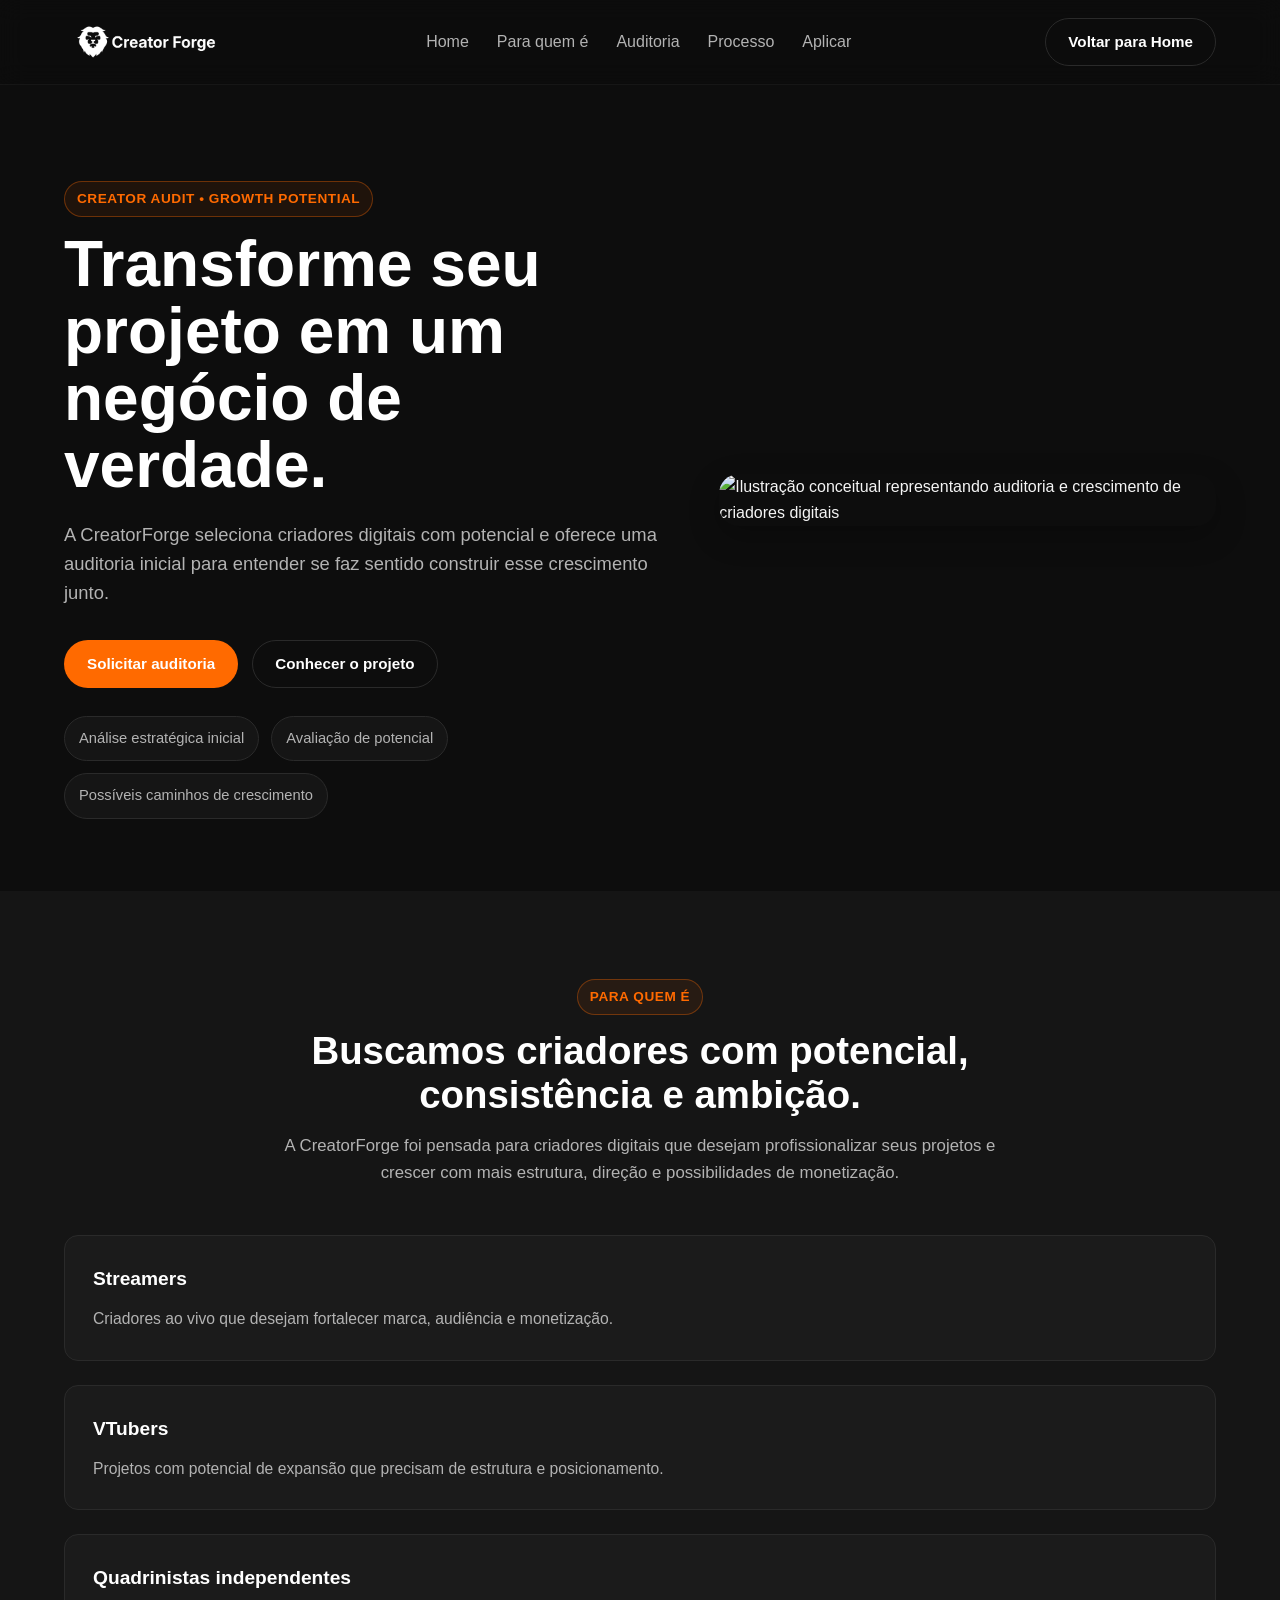
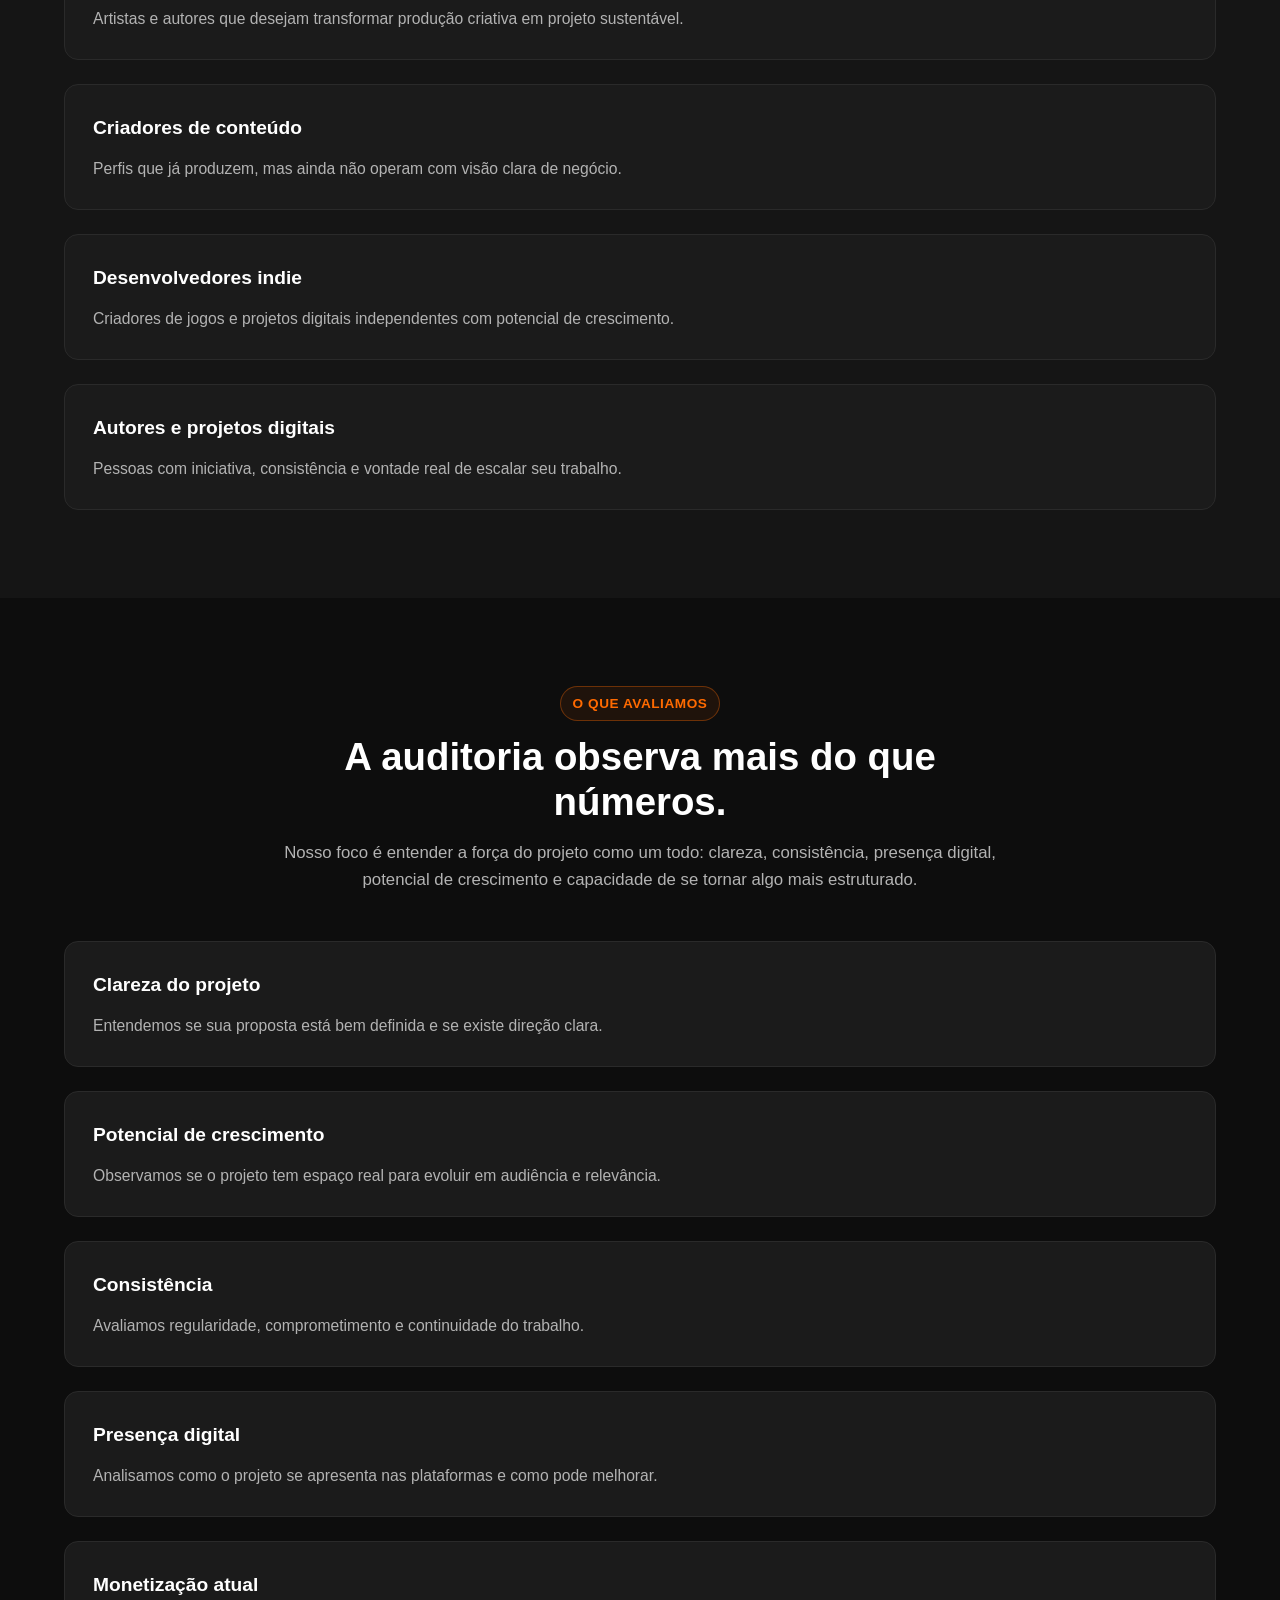
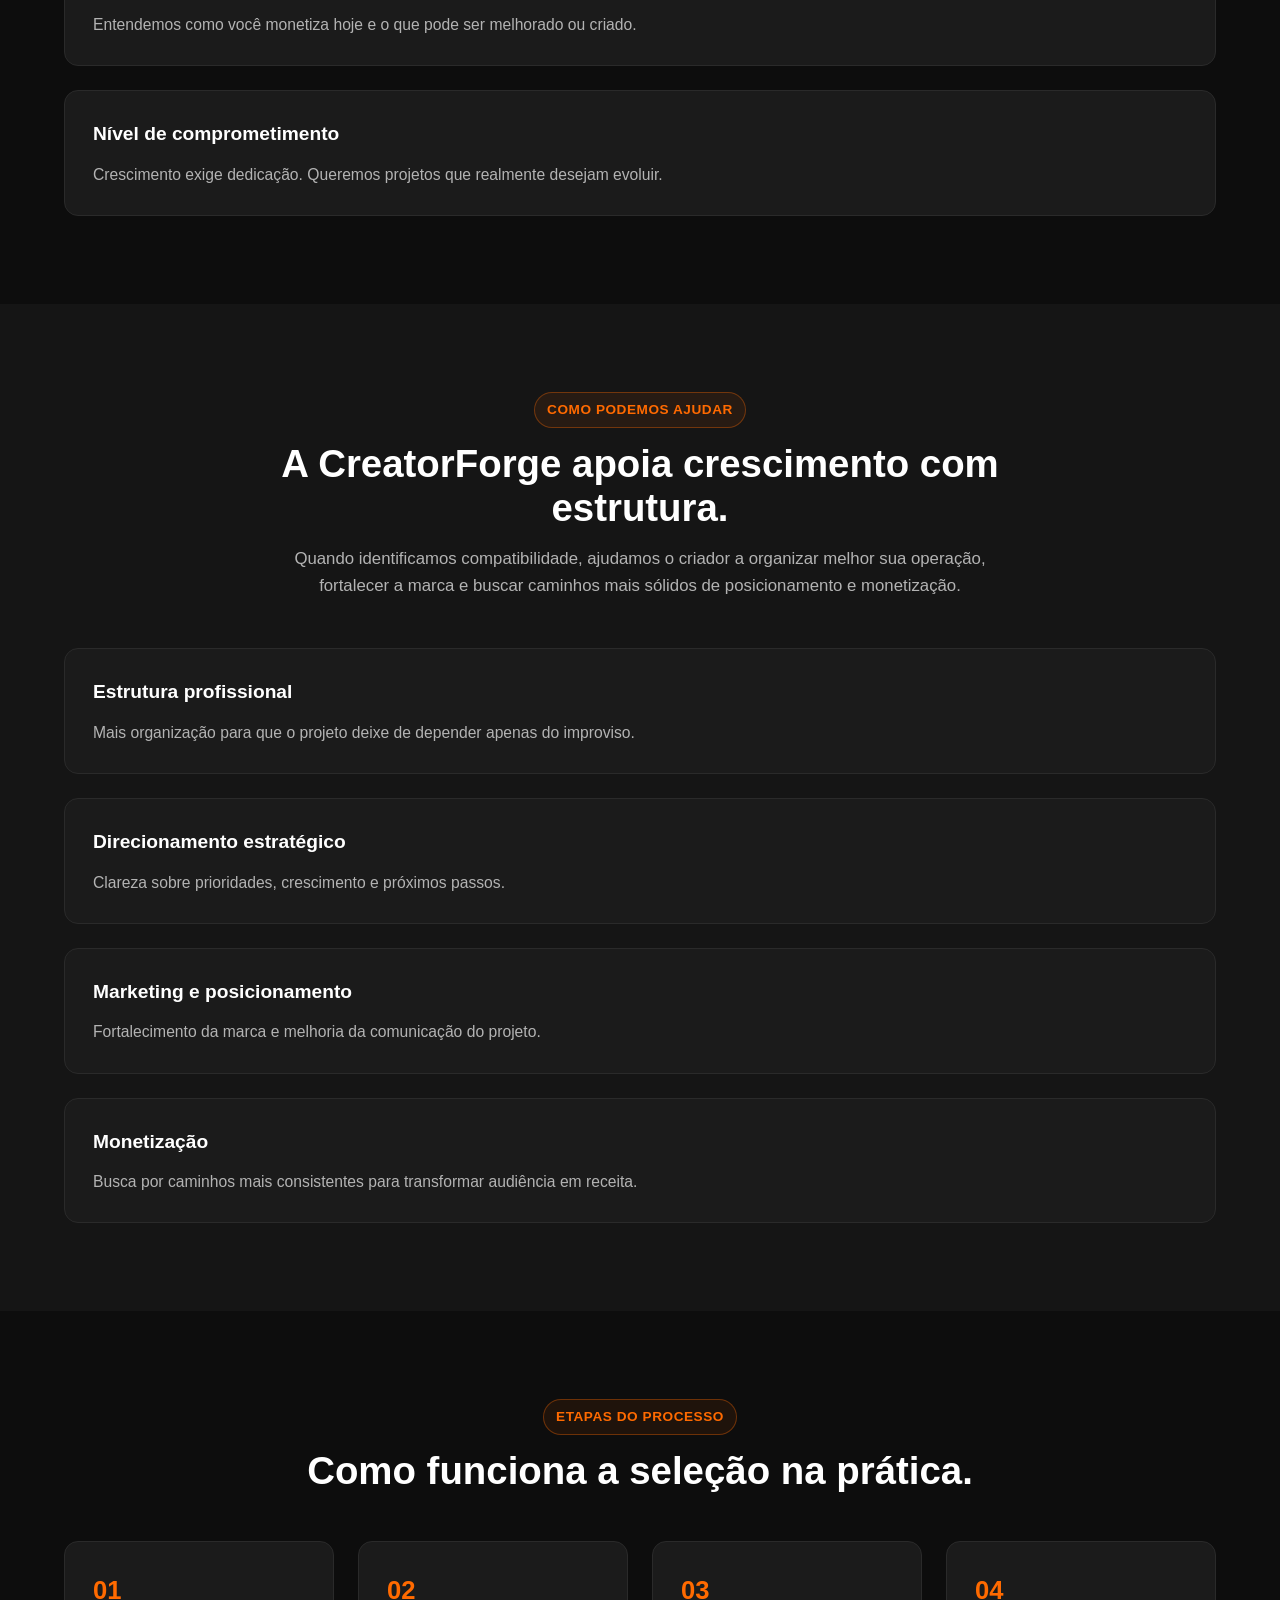
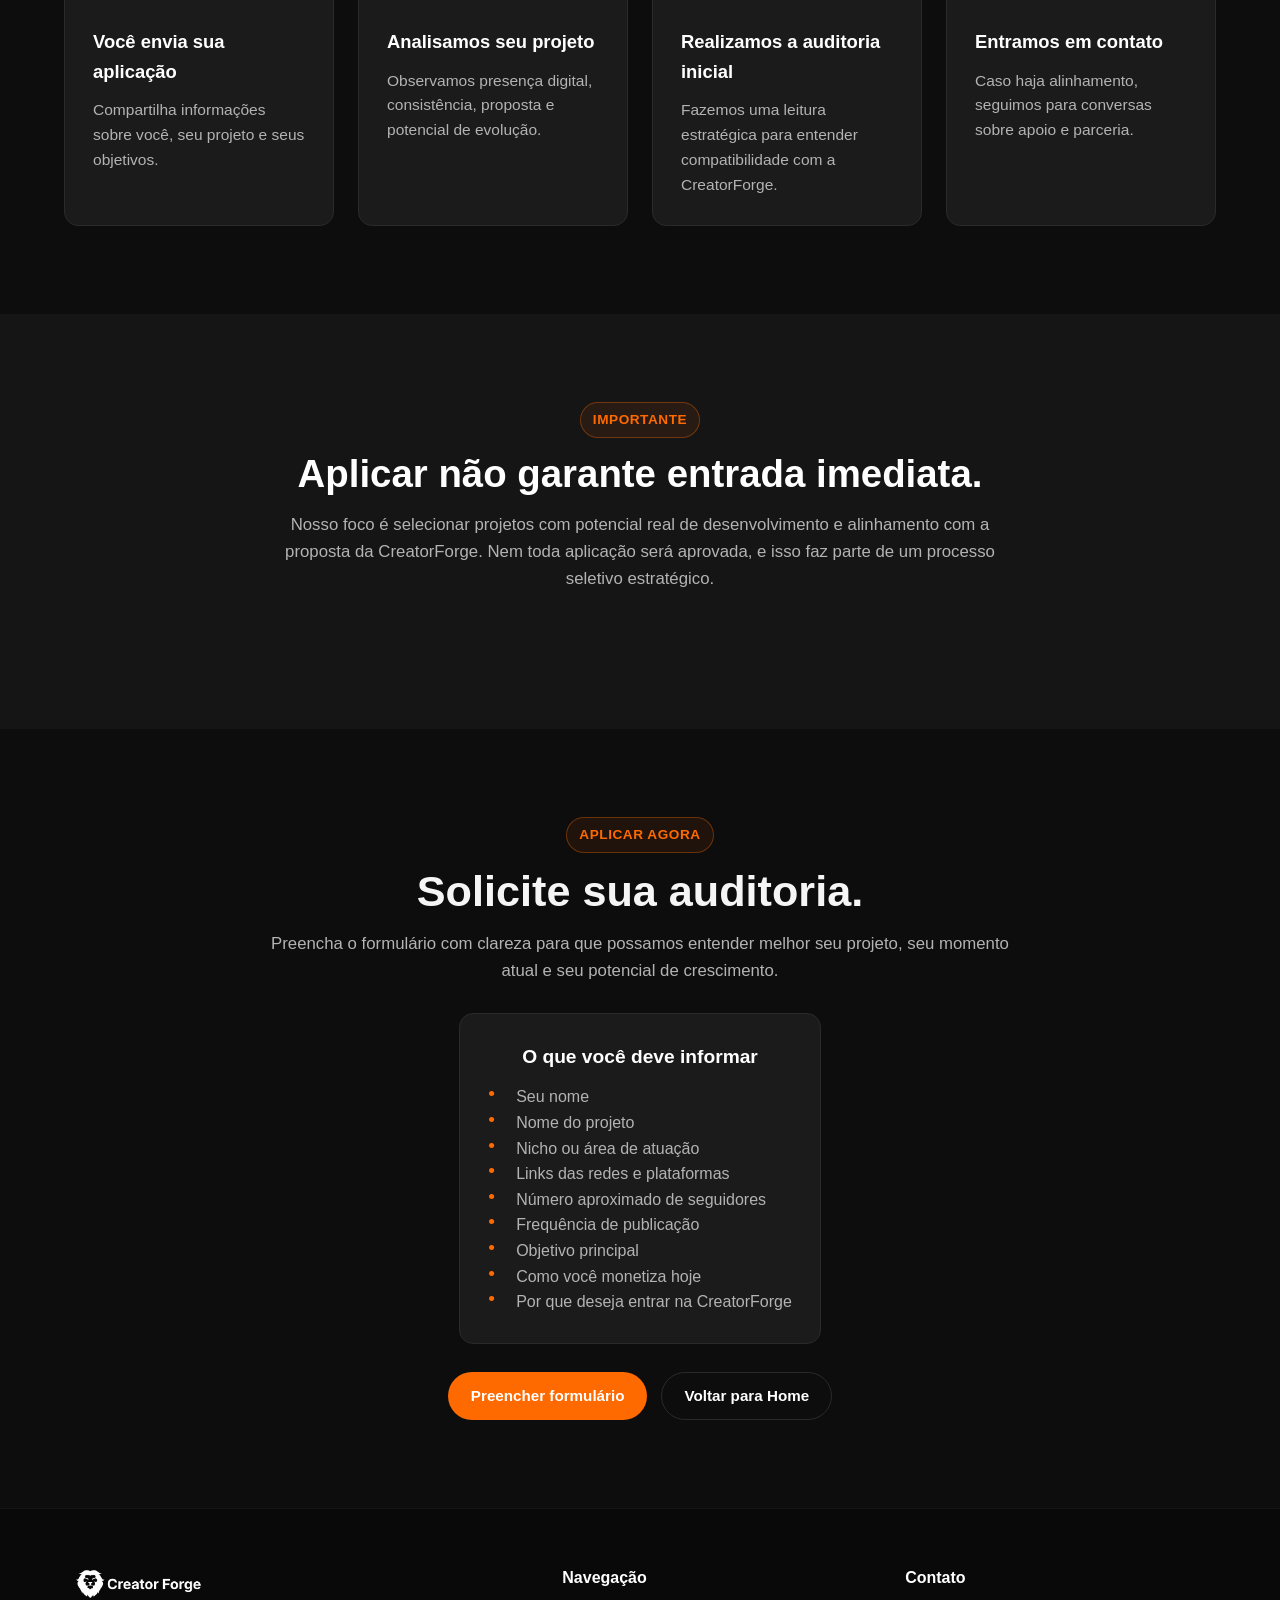
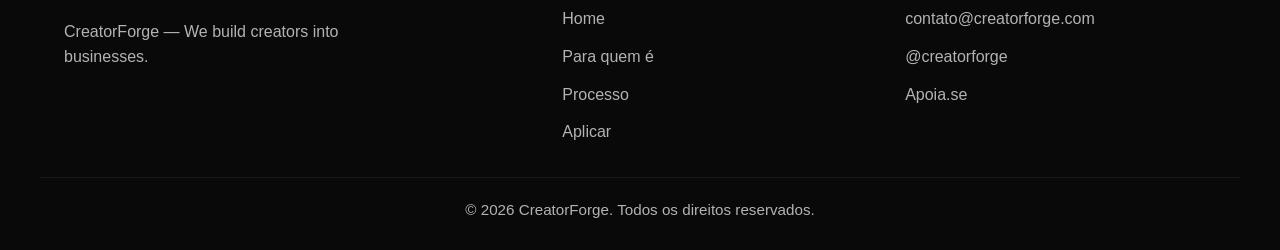
==== apply.html @ a19717b4 "feat: estrutura inicial do site CreatorForge + responsividade + menu mobile" ====
<!DOCTYPE html>
<html lang="pt-BR">
<head>
  <meta charset="UTF-8" />
  <meta name="viewport" content="width=device-width, initial-scale=1.0" />
  <meta
    name="description"
    content="Solicite uma auditoria na CreatorForge e descubra se seu projeto digital tem potencial para crescer com estrutura, estratégia e monetização."
  />
  <meta
    name="keywords"
    content="CreatorForge, auditoria para criadores, creator economy, criadores digitais, monetização, crescimento digital"
  />
  <meta name="author" content="CreatorForge" />

  <title>CreatorForge | Solicitar Auditoria</title>

  <link rel="icon" href="assets/images/icons/favicon.png" type="image/png" />
  <link rel="stylesheet" href="assets/css/style.css" />
  <link rel="stylesheet" href="assets/css/responsive.css" />
</head>
<body>
  <header class="site-header" id="top">
    <div class="container header-container">
      <a href="index.html" class="logo-link" aria-label="Voltar para a página inicial da CreatorForge">
        <img
          src="assets/images/logo/creatorforge-logo-horizontal.png"
          alt="Logo da CreatorForge"
          class="logo"
        />
      </a>

      <button class="menu-toggle" aria-label="Abrir menu">
      ☰
    </button>

      <nav class="main-nav" aria-label="Navegação principal">
        <ul class="nav-list">
          <li><a href="index.html">Home</a></li>
          <li><a href="#for-who">Para quem é</a></li>
          <li><a href="#evaluation">Auditoria</a></li>
          <li><a href="#process">Processo</a></li>
          <li><a href="#apply-form">Aplicar</a></li>
        </ul>
      </nav>

      <div class="header-actions">
        <a href="index.html" class="btn btn-secondary">Voltar para Home</a>
      </div>
    </div>
  </header>

  <main>
    <section class="hero-section apply-hero-section" id="hero">
      <div class="container hero-container">
        <div class="hero-content">
          <span class="section-tag">Creator audit • Growth potential</span>

          <h1>Transforme seu projeto em um negócio de verdade.</h1>

          <p class="hero-text">
            A CreatorForge seleciona criadores digitais com potencial e oferece
            uma auditoria inicial para entender se faz sentido construir esse
            crescimento junto.
          </p>

          <div class="hero-buttons">
            <a href="#apply-form" class="btn btn-primary">Solicitar auditoria</a>
            <a href="index.html" class="btn btn-secondary">Conhecer o projeto</a>
          </div>

          <ul class="hero-highlights">
            <li>Análise estratégica inicial</li>
            <li>Avaliação de potencial</li>
            <li>Possíveis caminhos de crescimento</li>
          </ul>
        </div>

        <div class="hero-visual">
          <img
            src="assets/images/sections/creator-audit-illustration.png"
            alt="Ilustração conceitual representando auditoria e crescimento de criadores digitais"
          />
        </div>
      </div>
    </section>

    <section class="for-who-section" id="for-who">
      <div class="container">
        <div class="section-heading">
          <span class="section-tag">Para quem é</span>
          <h2>Buscamos criadores com potencial, consistência e ambição.</h2>
          <p>
            A CreatorForge foi pensada para criadores digitais que desejam
            profissionalizar seus projetos e crescer com mais estrutura,
            direção e possibilidades de monetização.
          </p>
        </div>

        <div class="cards-grid">
          <article class="info-card">
            <h3>Streamers</h3>
            <p>
              Criadores ao vivo que desejam fortalecer marca, audiência e monetização.
            </p>
          </article>

          <article class="info-card">
            <h3>VTubers</h3>
            <p>
              Projetos com potencial de expansão que precisam de estrutura e posicionamento.
            </p>
          </article>

          <article class="info-card">
            <h3>Quadrinistas independentes</h3>
            <p>
              Artistas e autores que desejam transformar produção criativa em projeto sustentável.
            </p>
          </article>

          <article class="info-card">
            <h3>Criadores de conteúdo</h3>
            <p>
              Perfis que já produzem, mas ainda não operam com visão clara de negócio.
            </p>
          </article>

          <article class="info-card">
            <h3>Desenvolvedores indie</h3>
            <p>
              Criadores de jogos e projetos digitais independentes com potencial de crescimento.
            </p>
          </article>

          <article class="info-card">
            <h3>Autores e projetos digitais</h3>
            <p>
              Pessoas com iniciativa, consistência e vontade real de escalar seu trabalho.
            </p>
          </article>
        </div>
      </div>
    </section>

    <section class="evaluation-section" id="evaluation">
      <div class="container">
        <div class="section-heading">
          <span class="section-tag">O que avaliamos</span>
          <h2>A auditoria observa mais do que números.</h2>
          <p>
            Nosso foco é entender a força do projeto como um todo: clareza,
            consistência, presença digital, potencial de crescimento e capacidade
            de se tornar algo mais estruturado.
          </p>
        </div>

        <div class="cards-grid">
          <article class="info-card">
            <h3>Clareza do projeto</h3>
            <p>
              Entendemos se sua proposta está bem definida e se existe direção clara.
            </p>
          </article>

          <article class="info-card">
            <h3>Potencial de crescimento</h3>
            <p>
              Observamos se o projeto tem espaço real para evoluir em audiência e relevância.
            </p>
          </article>

          <article class="info-card">
            <h3>Consistência</h3>
            <p>
              Avaliamos regularidade, comprometimento e continuidade do trabalho.
            </p>
          </article>

          <article class="info-card">
            <h3>Presença digital</h3>
            <p>
              Analisamos como o projeto se apresenta nas plataformas e como pode melhorar.
            </p>
          </article>

          <article class="info-card">
            <h3>Monetização atual</h3>
            <p>
              Entendemos como você monetiza hoje e o que pode ser melhorado ou criado.
            </p>
          </article>

          <article class="info-card">
            <h3>Nível de comprometimento</h3>
            <p>
              Crescimento exige dedicação. Queremos projetos que realmente desejam evoluir.
            </p>
          </article>
        </div>
      </div>
    </section>

    <section class="support-section" id="support">
      <div class="container">
        <div class="section-heading">
          <span class="section-tag">Como podemos ajudar</span>
          <h2>A CreatorForge apoia crescimento com estrutura.</h2>
          <p>
            Quando identificamos compatibilidade, ajudamos o criador a organizar
            melhor sua operação, fortalecer a marca e buscar caminhos mais sólidos
            de posicionamento e monetização.
          </p>
        </div>

        <div class="cards-grid">
          <article class="info-card">
            <h3>Estrutura profissional</h3>
            <p>
              Mais organização para que o projeto deixe de depender apenas do improviso.
            </p>
          </article>

          <article class="info-card">
            <h3>Direcionamento estratégico</h3>
            <p>
              Clareza sobre prioridades, crescimento e próximos passos.
            </p>
          </article>

          <article class="info-card">
            <h3>Marketing e posicionamento</h3>
            <p>
              Fortalecimento da marca e melhoria da comunicação do projeto.
            </p>
          </article>

          <article class="info-card">
            <h3>Monetização</h3>
            <p>
              Busca por caminhos mais consistentes para transformar audiência em receita.
            </p>
          </article>
        </div>
      </div>
    </section>

    <section class="process-section" id="process">
      <div class="container">
        <div class="section-heading">
          <span class="section-tag">Etapas do processo</span>
          <h2>Como funciona a seleção na prática.</h2>
        </div>

        <div class="steps-grid">
          <article class="step-card">
            <span class="step-number">01</span>
            <h3>Você envia sua aplicação</h3>
            <p>
              Compartilha informações sobre você, seu projeto e seus objetivos.
            </p>
          </article>

          <article class="step-card">
            <span class="step-number">02</span>
            <h3>Analisamos seu projeto</h3>
            <p>
              Observamos presença digital, consistência, proposta e potencial de evolução.
            </p>
          </article>

          <article class="step-card">
            <span class="step-number">03</span>
            <h3>Realizamos a auditoria inicial</h3>
            <p>
              Fazemos uma leitura estratégica para entender compatibilidade com a CreatorForge.
            </p>
          </article>

          <article class="step-card">
            <span class="step-number">04</span>
            <h3>Entramos em contato</h3>
            <p>
              Caso haja alinhamento, seguimos para conversas sobre apoio e parceria.
            </p>
          </article>
        </div>
      </div>
    </section>

    <section class="important-section" id="important">
      <div class="container">
        <div class="section-heading">
          <span class="section-tag">Importante</span>
          <h2>Aplicar não garante entrada imediata.</h2>
          <p>
            Nosso foco é selecionar projetos com potencial real de desenvolvimento
            e alinhamento com a proposta da CreatorForge. Nem toda aplicação será
            aprovada, e isso faz parte de um processo seletivo estratégico.
          </p>
        </div>
      </div>
    </section>

    <section class="apply-form-section" id="apply-form">
      <div class="container final-cta-container">
        <span class="section-tag">Aplicar agora</span>
        <h2>Solicite sua auditoria.</h2>
        <p>
          Preencha o formulário com clareza para que possamos entender melhor seu
          projeto, seu momento atual e seu potencial de crescimento.
        </p>

        <div class="cards-grid">
          <article class="info-card">
            <h3>O que você deve informar</h3>
            <ul class="supporters-list">
              <li>Seu nome</li>
              <li>Nome do projeto</li>
              <li>Nicho ou área de atuação</li>
              <li>Links das redes e plataformas</li>
              <li>Número aproximado de seguidores</li>
              <li>Frequência de publicação</li>
              <li>Objetivo principal</li>
              <li>Como você monetiza hoje</li>
              <li>Por que deseja entrar na CreatorForge</li>
            </ul>
          </article>
        </div>

        <div class="final-cta-buttons">
          <a
            href="https://forms.google.com"
            target="_blank"
            rel="noopener noreferrer"
            class="btn btn-primary"
          >
            Preencher formulário
          </a>
          <a href="index.html" class="btn btn-secondary">
            Voltar para Home
          </a>
        </div>
      </div>
    </section>
  </main>

  <footer class="site-footer">
    <div class="container footer-container">
      <div class="footer-brand">
        <img
          src="assets/images/logo/creatorforge-logo-horizontal.png"
          alt="Logo da CreatorForge"
          class="footer-logo"
        />
        <p>CreatorForge — We build creators into businesses.</p>
      </div>

      <div class="footer-links">
        <h3>Navegação</h3>
        <ul>
          <li><a href="index.html">Home</a></li>
          <li><a href="#for-who">Para quem é</a></li>
          <li><a href="#process">Processo</a></li>
          <li><a href="#apply-form">Aplicar</a></li>
        </ul>
      </div>

      <div class="footer-links">
        <h3>Contato</h3>
        <ul>
          <li><a href="mailto:contato@creatorforge.com">contato@creatorforge.com</a></li>
          <li><a href="https://instagram.com/" target="_blank" rel="noopener noreferrer">@creatorforge</a></li>
          <li><a href="https://apoia.se/" target="_blank" rel="noopener noreferrer">Apoia.se</a></li>
        </ul>
      </div>
    </div>

    <div class="container footer-bottom">
      <p>&copy; 2026 CreatorForge. Todos os direitos reservados.</p>
    </div>
  </footer>

  <script src="assets/js/main.js"></script>
</body>
</html>
---- assets/css/style.css ----
/* =========================
   RESET E BASE
========================= */
* {
  margin: 0;
  padding: 0;
  box-sizing: border-box;
}

html {
  scroll-behavior: smooth;
}

:root {
  --color-bg: #0d0d0d;
  --color-bg-secondary: #151515;
  --color-bg-card: #1b1b1b;
  --color-text: #f5f5f5;
  --color-text-muted: #b3b3b3;
  --color-border: #2a2a2a;
  --color-primary: #ff6a00;
  --color-primary-hover: #e85f00;
  --color-white: #ffffff;
  --color-black: #000000;

  --container-width: 1200px;

  --font-family-base: "Inter", "Segoe UI", Arial, sans-serif;

  --transition-default: 0.3s ease;
  --shadow-soft: 0 10px 30px rgba(0, 0, 0, 0.25);
  --radius-sm: 8px;
  --radius-md: 14px;
  --radius-lg: 20px;
}

body {
  font-family: var(--font-family-base);
  background-color: var(--color-bg);
  color: var(--color-text);
  line-height: 1.6;
}

img {
  max-width: 100%;
  display: block;
}

ul {
  list-style: none;
}

a {
  text-decoration: none;
  color: inherit;
}

button,
input,
textarea,
select {
  font: inherit;
}

.site-header.scrolled {
  background-color: rgba(10, 10, 10, 0.98);
  border-bottom: 1px solid rgba(255, 106, 0, 0.15);
}

.nav-list a.active {
  color: var(--color-white);
}

.nav-list a.active::after {
  width: 100%;
}

/* =========================
   UTILITÁRIOS
========================= */
.container {
  width: 100%;
  max-width: var(--container-width);
  margin: 0 auto;
  padding: 0 24px;
}

.section-tag {
  display: inline-block;
  margin-bottom: 14px;
  padding: 6px 12px;
  border: 1px solid rgba(255, 106, 0, 0.35);
  border-radius: 999px;
  background-color: rgba(255, 106, 0, 0.08);
  color: var(--color-primary);
  font-size: 0.85rem;
  font-weight: 600;
  letter-spacing: 0.04em;
  text-transform: uppercase;
}

.section-heading {
  max-width: 760px;
  margin: 0 auto 48px;
  text-align: center;
}

.section-heading h2 {
  font-size: 2.4rem;
  line-height: 1.15;
  margin-bottom: 16px;
  color: var(--color-white);
}

.section-heading p {
  font-size: 1.05rem;
  color: var(--color-text-muted);
}

/* =========================
   BOTÕES
========================= */
.btn {
  display: inline-flex;
  align-items: center;
  justify-content: center;
  gap: 8px;
  min-height: 48px;
  padding: 0 22px;
  border-radius: 999px;
  border: 1px solid transparent;
  font-weight: 700;
  font-size: 0.95rem;
  transition: var(--transition-default);
  cursor: pointer;
}

.btn-primary {
  background-color: var(--color-primary);
  color: var(--color-white);
}

.btn-primary:hover {
  background-color: var(--color-primary-hover);
  transform: translateY(-2px);
}

.btn-secondary {
  background-color: transparent;
  border-color: var(--color-border);
  color: var(--color-white);
}

.btn-secondary:hover {
  border-color: var(--color-primary);
  color: var(--color-primary);
  transform: translateY(-2px);
}

/* =========================
   HEADER
========================= */
.site-header {
  position: sticky;
  top: 0;
  z-index: 1000;
  background-color: rgba(13, 13, 13, 0.92);
  backdrop-filter: blur(12px);
  border-bottom: 1px solid rgba(255, 255, 255, 0.04);
}

.header-container {
  display: flex;
  align-items: center;
  justify-content: space-between;
  gap: 24px;
  min-height: 84px;
}

.logo-link {
  flex-shrink: 0;
}

.logo {
  height: 42px;
  width: auto;
}

.main-nav {
  flex: 1;
  display: flex;
  justify-content: center;
}

.nav-list {
  display: flex;
  align-items: center;
  gap: 28px;
}

.nav-list a {
  position: relative;
  color: var(--color-text-muted);
  font-weight: 500;
  transition: var(--transition-default);
}

.nav-list a:hover {
  color: var(--color-white);
}

.nav-list a::after {
  content: "";
  position: absolute;
  left: 0;
  bottom: -8px;
  width: 0;
  height: 2px;
  background-color: var(--color-primary);
  transition: var(--transition-default);
}

.nav-list a:hover::after {
  width: 100%;
}

.header-actions {
  display: flex;
  align-items: center;
  gap: 12px;
}

/* =========================
   HERO
========================= */
.hero-section {
  padding: 96px 0 72px;
}

.hero-container {
  display: grid;
  grid-template-columns: 1.1fr 0.9fr;
  align-items: center;
  gap: 48px;
}

.hero-content h1 {
  font-size: 4rem;
  line-height: 1.05;
  margin-bottom: 20px;
  color: var(--color-white);
}

.hero-text {
  max-width: 620px;
  font-size: 1.15rem;
  color: var(--color-text-muted);
  margin-bottom: 32px;
}

.hero-buttons {
  display: flex;
  align-items: center;
  gap: 14px;
  margin-bottom: 28px;
}

.hero-highlights {
  display: flex;
  flex-wrap: wrap;
  gap: 12px;
}

.hero-highlights li {
  padding: 10px 14px;
  border: 1px solid var(--color-border);
  border-radius: 999px;
  background-color: var(--color-bg-secondary);
  color: var(--color-text-muted);
  font-size: 0.92rem;
}

.hero-visual {
  position: relative;
}

.hero-visual img {
  width: 100%;
  border-radius: var(--radius-lg);
  box-shadow: var(--shadow-soft);
}

/* =========================
   SEÇÕES GERAIS
========================= */
.problem-section,
.solution-section,
.how-it-works-section,
.supporters-section,
.importance-section,
.roadmap-section,
.final-cta-section,
.for-who-section,
.evaluation-section,
.support-section,
.process-section,
.important-section,
.apply-form-section {
  padding: 88px 0;
}

.problem-section,
.how-it-works-section,
.importance-section,
.for-who-section,
.support-section,
.important-section {
  background-color: var(--color-bg-secondary);
}

/* =========================
   CARDS E GRIDS
========================= */
.cards-grid {
  display: grid;
  grid-template-columns: repeat(1, minmax(0, 1fr));
  gap: 24px;
}

.info-card {
  padding: 28px;
  border: 1px solid var(--color-border);
  border-radius: var(--radius-md);
  background-color: var(--color-bg-card);
  transition: var(--transition-default);
}

.info-card:hover {
  border-color: rgba(255, 106, 0, 0.35);
  transform: translateY(-4px);
}

.info-card h3 {
  margin-bottom: 12px;
  color: var(--color-white);
  font-size: 1.2rem;
}

.info-card p {
  color: var(--color-text-muted);
  font-size: 0.98rem;
}

/* =========================
   STEPS
========================= */
.steps-grid {
  display: grid;
  grid-template-columns: repeat(4, minmax(0, 1fr));
  gap: 24px;
}

.step-card {
  padding: 28px;
  border: 1px solid var(--color-border);
  border-radius: var(--radius-md);
  background-color: var(--color-bg-card);
  transition: var(--transition-default);
}

.step-card:hover {
  border-color: rgba(255, 106, 0, 0.35);
  transform: translateY(-4px);
}

.step-number {
  display: inline-block;
  margin-bottom: 16px;
  color: var(--color-primary);
  font-size: 1.6rem;
  font-weight: 800;
}

.step-card h3 {
  margin-bottom: 12px;
  font-size: 1.15rem;
  color: var(--color-white);
}

.step-card p {
  color: var(--color-text-muted);
  font-size: 0.97rem;
}

/* =========================
   APOIADORES
========================= */
.supporters-container {
    display: flex;
    justify-content: center;
}

.supporters-content {
    max-width: 760px;
    align-items: center;
    text-align: center;
}

.supporters-content h2 {
  font-size: 2.5rem;
  line-height: 1.15;
  margin-bottom: 18px;
}

.supporters-content p {
  color: var(--color-text-muted);
  font-size: 1.05rem;
  margin: 0 auto 26px;
}

.supporters-list {
  display: inline-block;
  text-align: left;
  margin: 0 auto 30px;
}

.supporters-list li {
  position: relative;
  padding-left: 28px;
  color: var(--color-text-muted);
}

.supporters-list li::before {
  content: "•";
  position: absolute;
  left: 0;
  top: 0;
  color: var(--color-primary);
  font-size: 1.2rem;
  line-height: 1;
}

.supporters-buttons,
.final-cta-buttons {
  display: flex;
  justify-content: center;
  align-items: center;
  gap: 14px;
}

/* =========================
   ROADMAP
========================= */
.roadmap-list {
  display: grid;
  gap: 20px;
}

.roadmap-item {
  padding: 24px 26px;
  border-left: 4px solid var(--color-primary);
  border-radius: 0 var(--radius-md) var(--radius-md) 0;
  background-color: var(--color-bg-card);
  border-top: 1px solid var(--color-border);
  border-right: 1px solid var(--color-border);
  border-bottom: 1px solid var(--color-border);
}

.roadmap-item h3 {
  margin-bottom: 8px;
  color: var(--color-white);
  font-size: 1.1rem;
}

.roadmap-item p {
  color: var(--color-text-muted);
}

/* =========================
   CTA FINAL
========================= */
.final-cta-container {
  text-align: center;
  max-width: 820px;
}

.final-cta-container h2 {
  font-size: 2.7rem;
  line-height: 1.12;
  margin-bottom: 16px;
}

.final-cta-container p {
  color: var(--color-text-muted);
  font-size: 1.05rem;
  margin-bottom: 28px;
}

/* =========================
   FOOTER
========================= */
.site-footer {
  padding-top: 56px;
  background-color: #090909;
  border-top: 1px solid rgba(255, 255, 255, 0.05);
}

.footer-container {
  display: grid;
  grid-template-columns: 1.2fr 0.8fr 0.8fr;
  gap: 32px;
  padding-bottom: 32px;
}

.footer-logo {
  height: 38px;
  width: auto;
  margin-bottom: 16px;
}

.footer-brand p {
  max-width: 320px;
  color: var(--color-text-muted);
}

.footer-links h3 {
  margin-bottom: 16px;
  color: var(--color-white);
  font-size: 1rem;
}

.footer-links ul {
  display: grid;
  gap: 12px;
}

.footer-links a {
  color: var(--color-text-muted);
  transition: var(--transition-default);
}

.footer-links a:hover {
  color: var(--color-primary);
}

.footer-bottom {
  padding: 20px 0 28px;
  border-top: 1px solid rgba(255, 255, 255, 0.05);
}

.footer-bottom p {
  text-align: center;
  color: var(--color-text-muted);
  font-size: 0.95rem;
}

/* =========================
   AJUSTES ESPECÍFICOS APPLY
========================= */
.apply-hero-section .hero-content h1 {
  max-width: 720px;
}

.apply-form-section .info-card {
  max-width: 760px;
  margin: 0 auto 28px;
}

.apply-form-section .supporters-list {
  margin-bottom: 0;
}
---- assets/css/responsive.css ----
/* BOTÃO MENU */
.menu-toggle {
  display: none;
  font-size: 1.8rem;
  background: none;
  border: none;
  color: white;
  cursor: pointer;
}

/* MOBILE */
@media (max-width: 900px) {

    .mobile-actions {
    display: flex;
    flex-direction: column;
    gap: 12px;
    margin-top: 20px;
  }

  .header-actions {
    display: none;
  }
  .menu-toggle {
    display: block;
    padding: 15px;
  }

  .main-nav {
    position: absolute;
    top: 80px;
    left: 0;
    width: 100%;
    background: #0d0d0d;
    display: none;
    flex-direction: column;
    padding: 20px;
  }

  .main-nav.open {
    display: flex;
  }

  .nav-list {
    flex-direction: column;
    gap: 16px;
  }
  .site-footer .footer-brand, .footer-logo{
    align-items: center;
    margin: 0 auto;
  }

  .site-footer .footer-container{
    text-align: center;
    padding: 10px;
  }

  .site-footer .footer-bottom{
    margin-top: 20px;
    padding: 15px;
  }
}

/* =========================
   ATÉ 1100px
========================= */
@media (max-width: 1100px) {
  .hero-content h1 {
    font-size: 3.2rem;
  }

  .hero-container {
    gap: 32px;
  }

  .steps-grid {
    grid-template-columns: repeat(2, minmax(0, 1fr));
  }

  .footer-container {
    grid-template-columns: 1fr 1fr;
  }
}

/* =========================
   ATÉ 900px
========================= */
@media (max-width: 900px) {
  .main-nav {
    display: none;
  }

  .header-container {
    flex-wrap: wrap;
    justify-content: space-between;
    padding: 16px 0;
  }

  .header-actions {
    width: 100%;
    justify-content: flex-start;
  }

  .hero-container {
    grid-template-columns: 1fr;
  }

  .hero-content h1 {
    font-size: 2.8rem;
  }

  .hero-text {
    max-width: 100%;
  }

  .cards-grid {
    grid-template-columns: 1fr;
  }

  .supporters-content {
    max-width: 100%;
  }

  .section-heading h2,
  .supporters-content h2,
  .final-cta-container h2 {
    font-size: 2.1rem;
  }

  .footer-container {
    grid-template-columns: 1fr;
  }
}

/* =========================
   ATÉ 640px
========================= */
@media (max-width: 640px) {
  .container {
    padding: 0 18px;
  }

  .site-header {
    position: static;
  }

  .logo {
    height: 34px;
  }

  .header-actions {
    flex-direction: column;
    align-items: stretch;
  }

  .header-actions .btn {
    width: 100%;
  }

  .hero-section,
  .problem-section,
  .solution-section,
  .how-it-works-section,
  .supporters-section,
  .importance-section,
  .roadmap-section,
  .final-cta-section,
  .for-who-section,
  .evaluation-section,
  .support-section,
  .process-section,
  .important-section,
  .apply-form-section {
    padding: 72px 0;
  }

  .hero-content h1 {
    font-size: 2.2rem;
  }

  .hero-text {
    font-size: 1rem;
  }

  .hero-buttons,
  .supporters-buttons,
  .final-cta-buttons {
    flex-direction: column;
    align-items: stretch;
  }

  .hero-buttons .btn,
  .supporters-buttons .btn,
  .final-cta-buttons .btn {
    width: 100%;
  }

  .hero-highlights {
    flex-direction: column;
    align-items: stretch;
  }

  .section-heading {
    margin-bottom: 36px;
  }

  .section-heading h2,
  .supporters-content h2,
  .final-cta-container h2 {
    font-size: 1.8rem;
  }

  .section-heading p,
  .supporters-content p,
  .final-cta-container p {
    font-size: 1rem;
  }

  .steps-grid {
    grid-template-columns: 1fr;
  }

  .info-card,
  .step-card,
  .roadmap-item {
    padding: 22px;
  }

  .footer-bottom p {
    font-size: 0.88rem;
  }
}
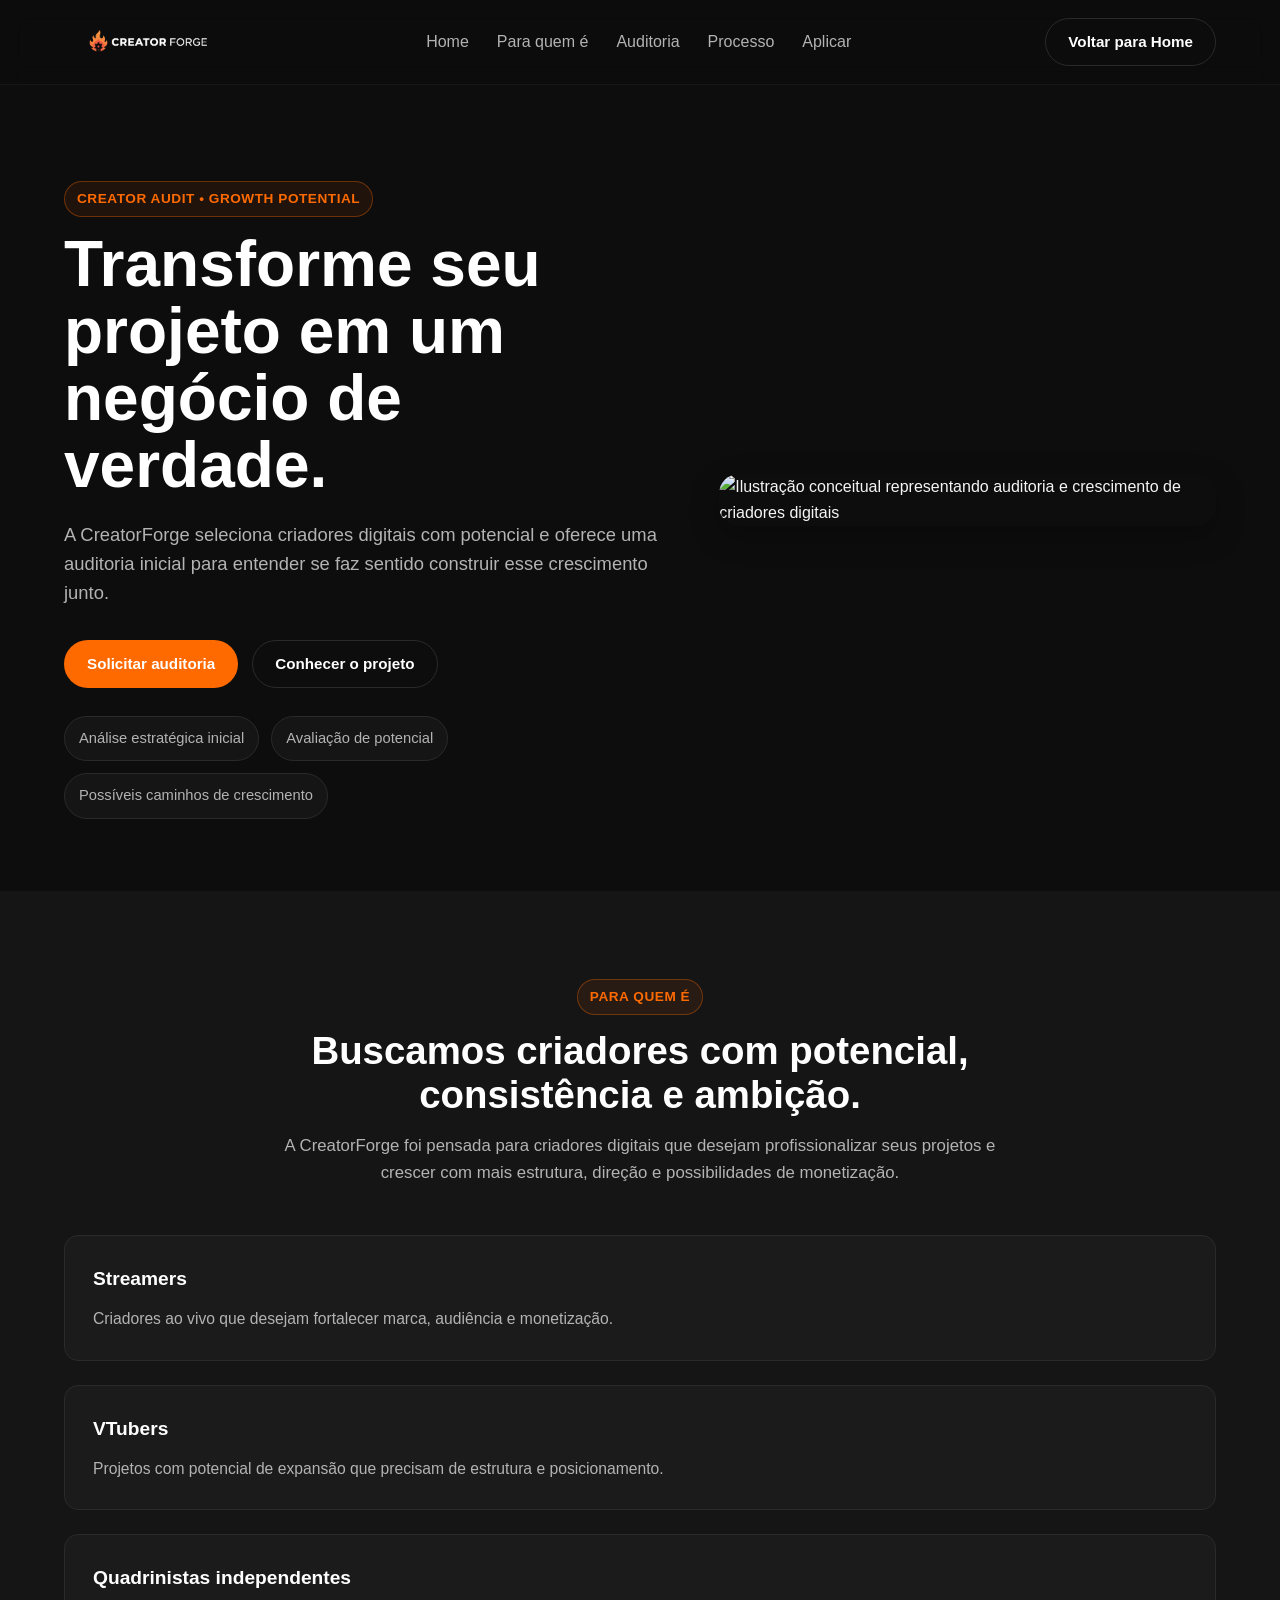
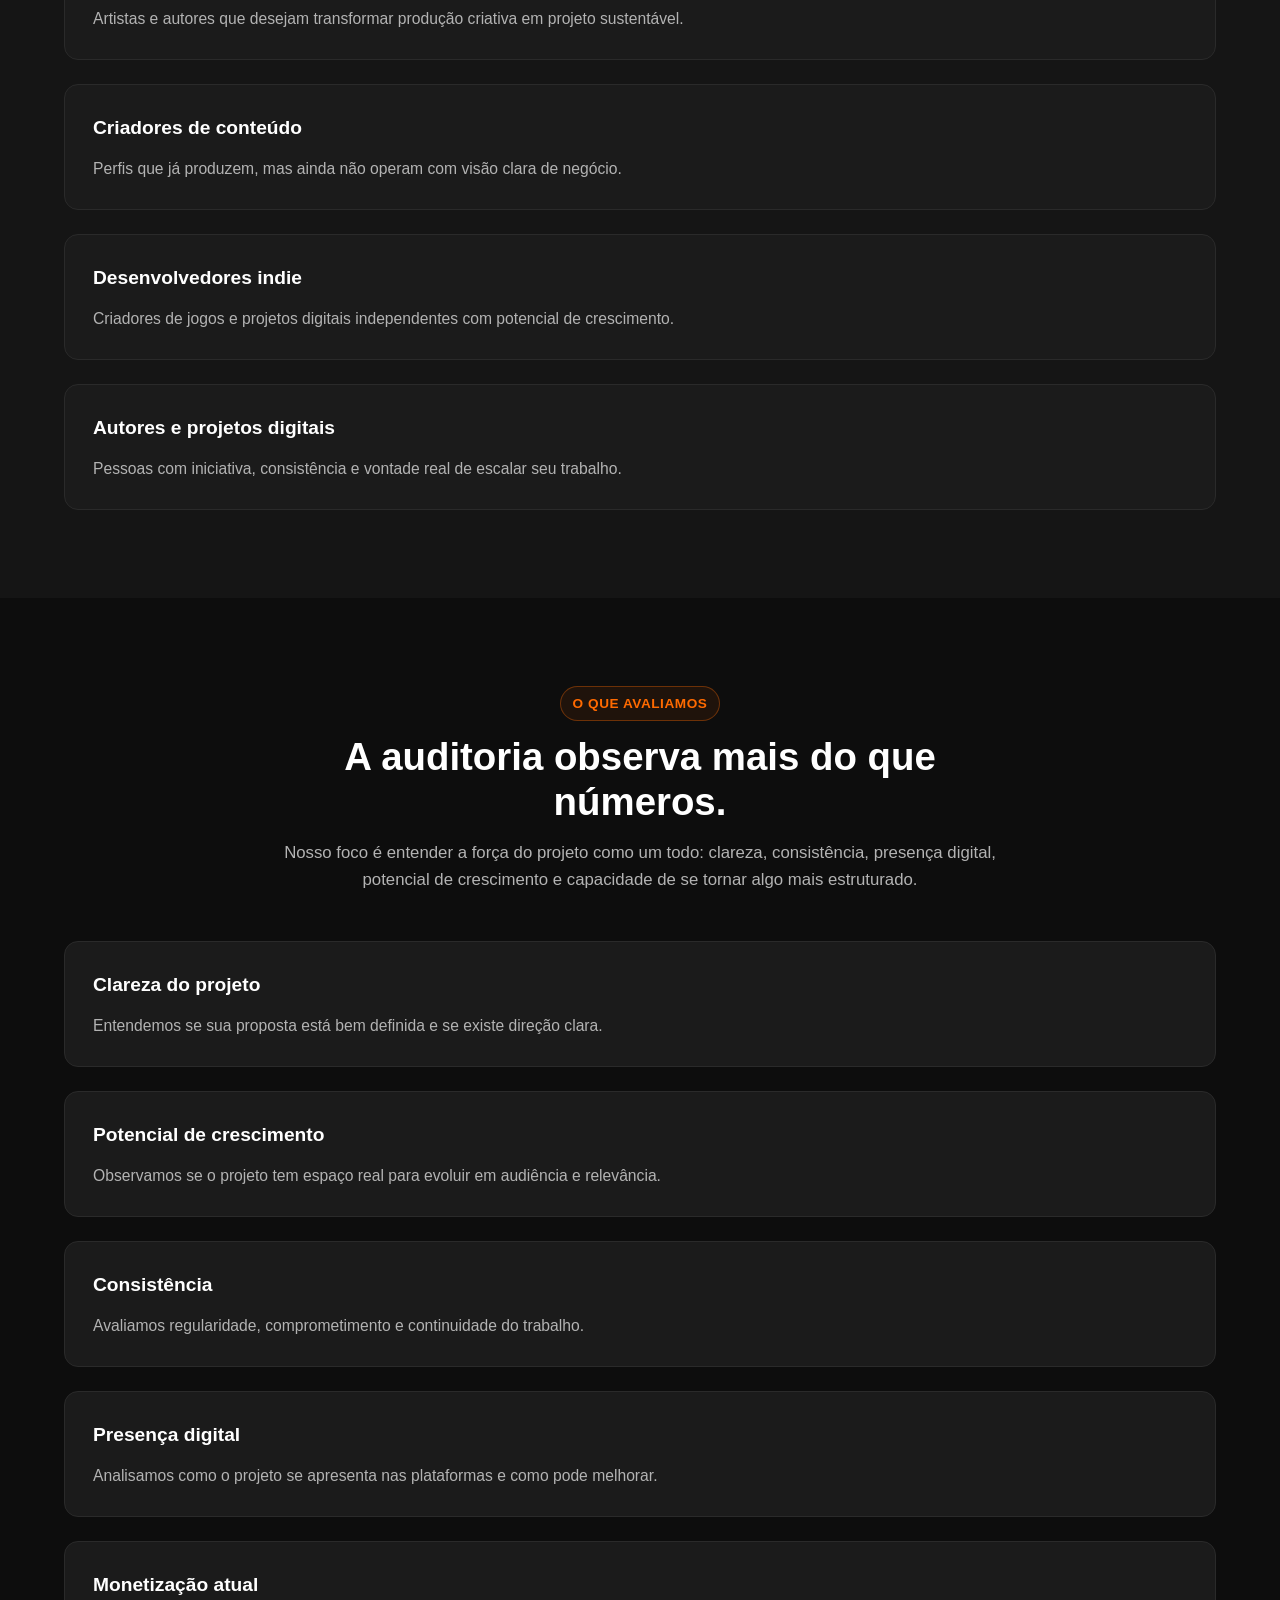
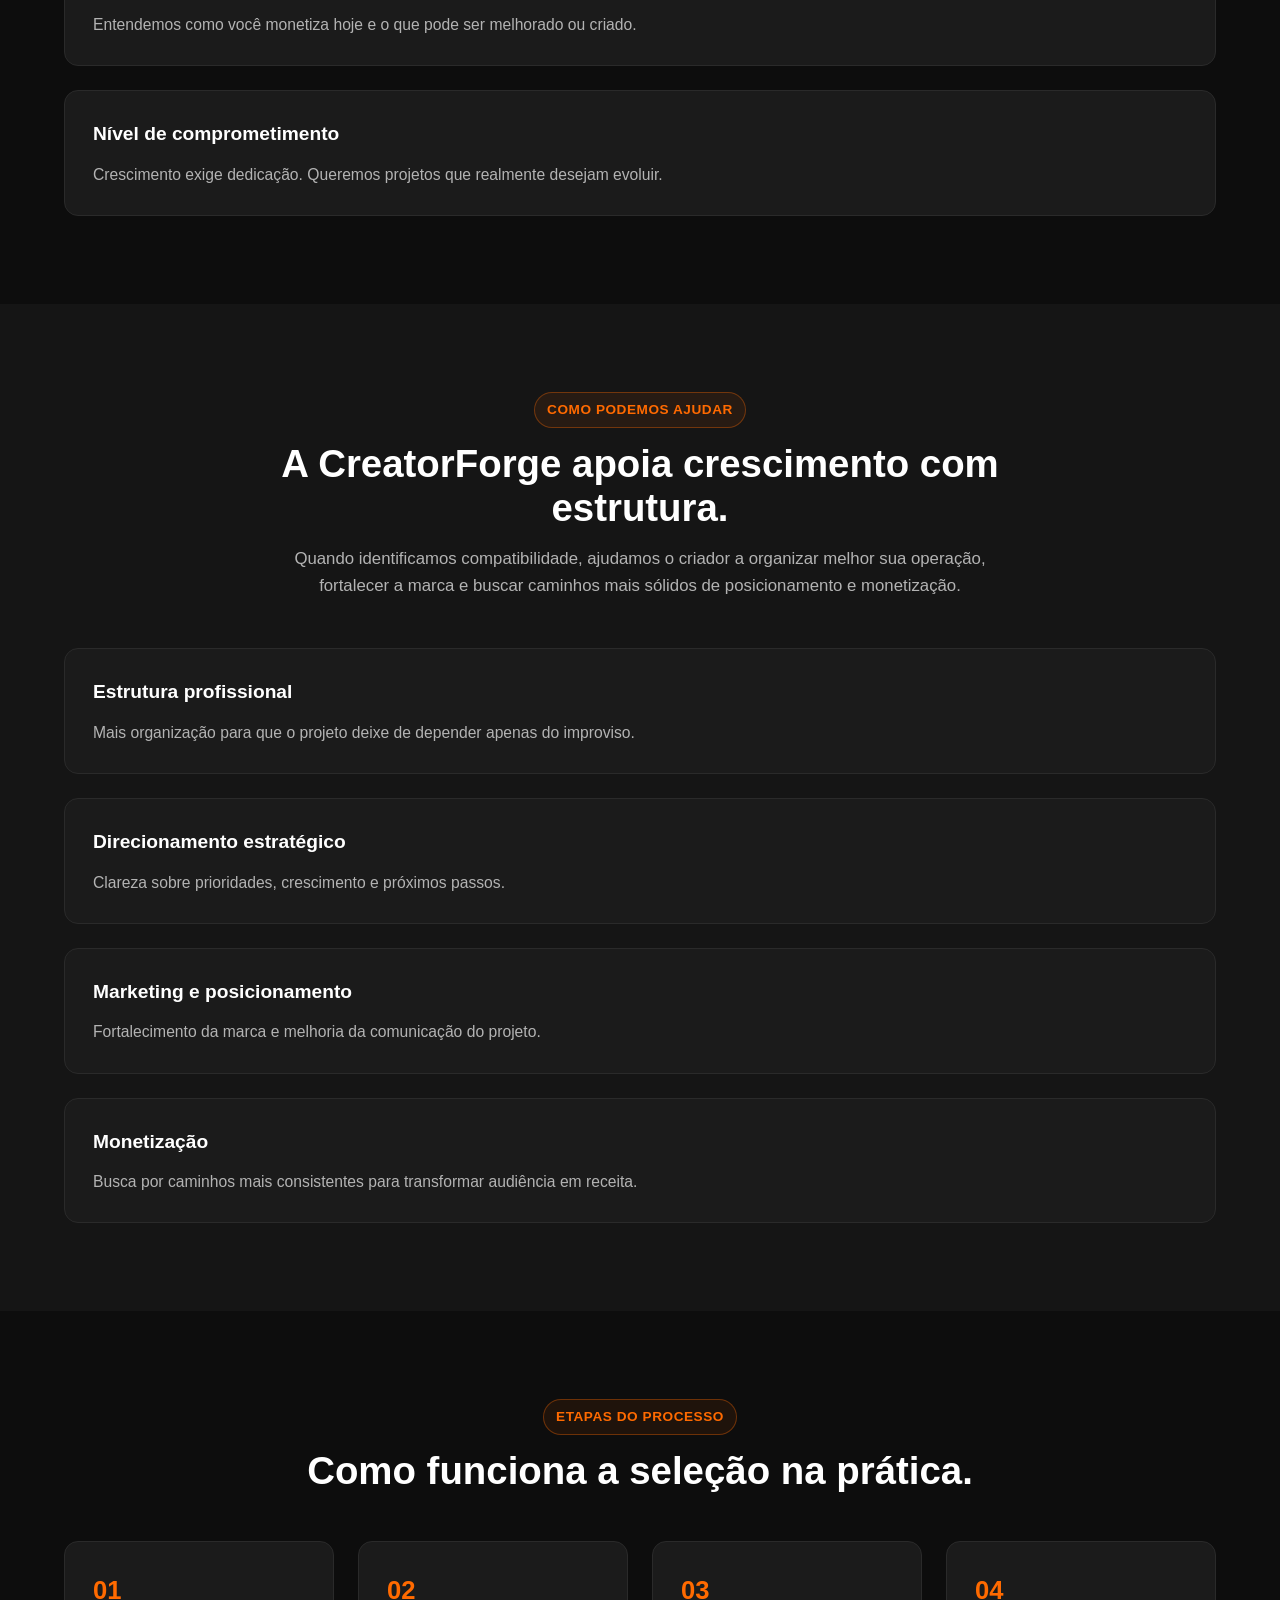
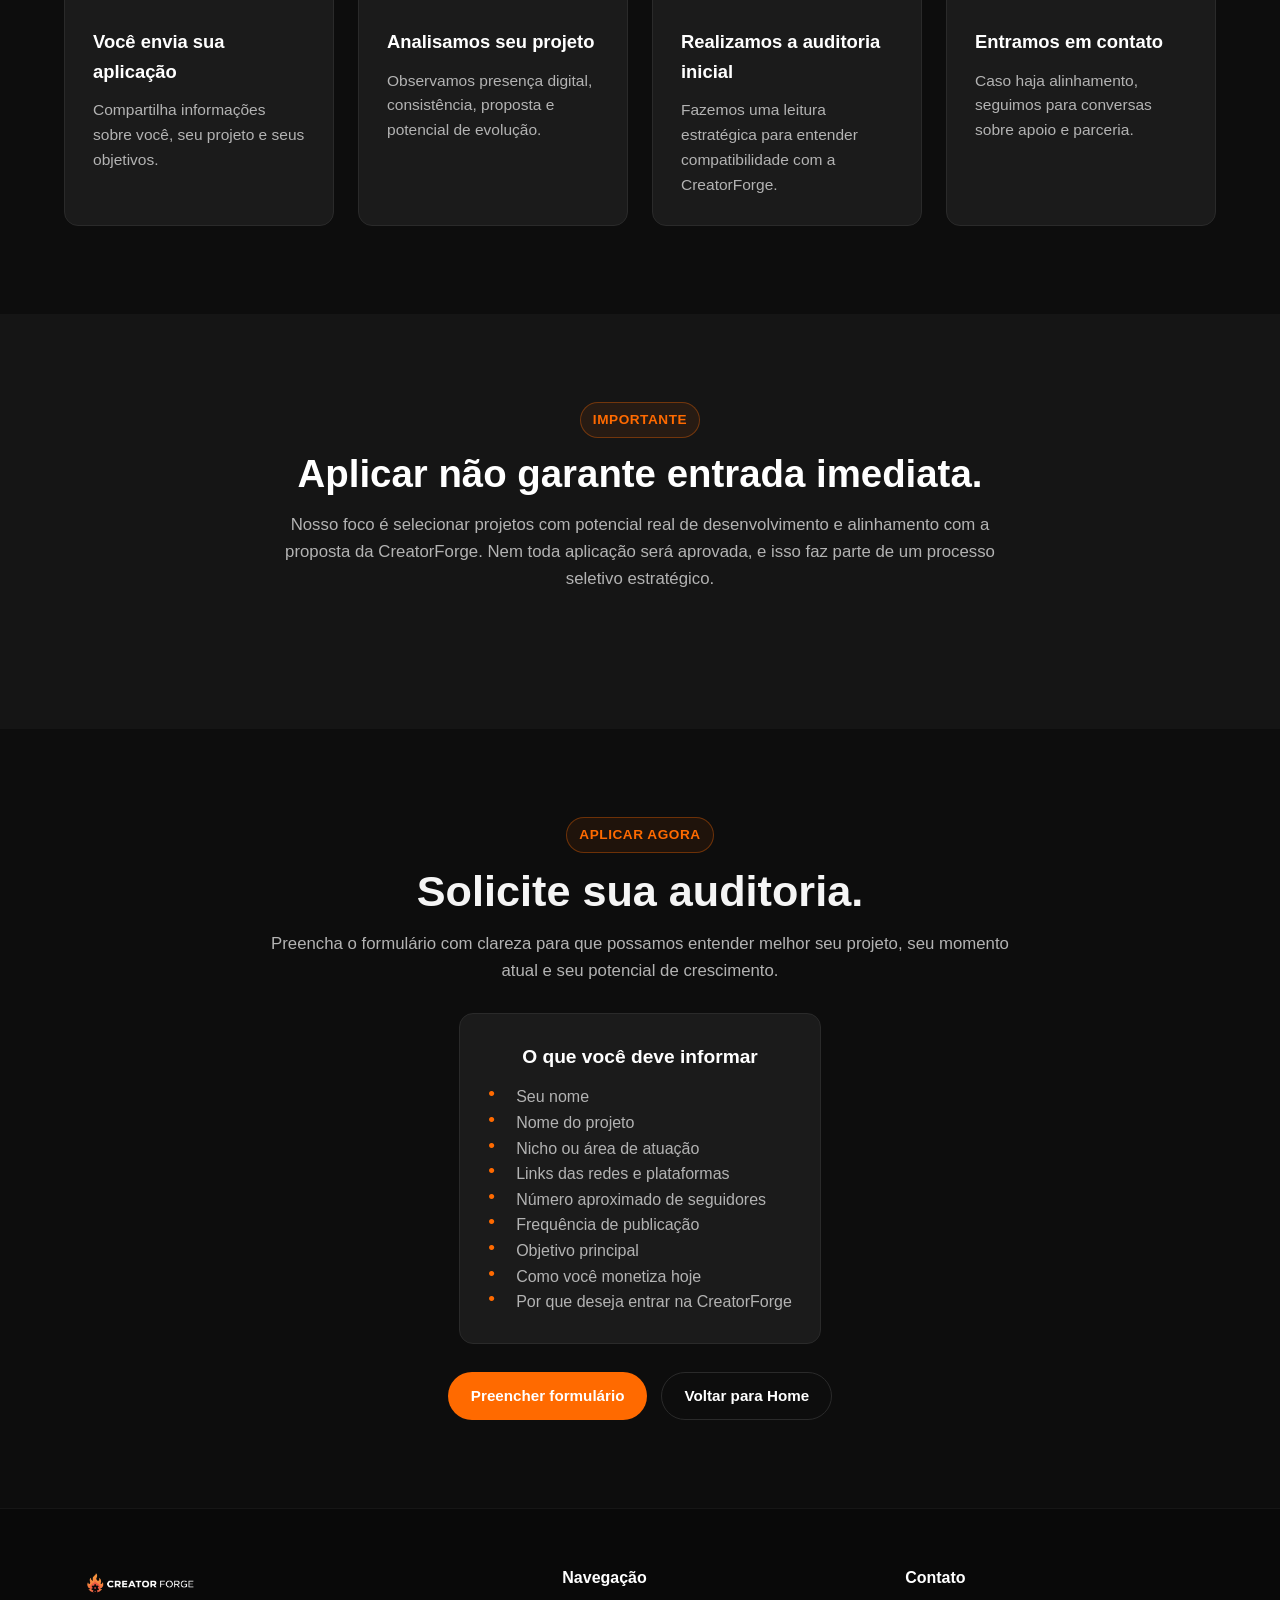
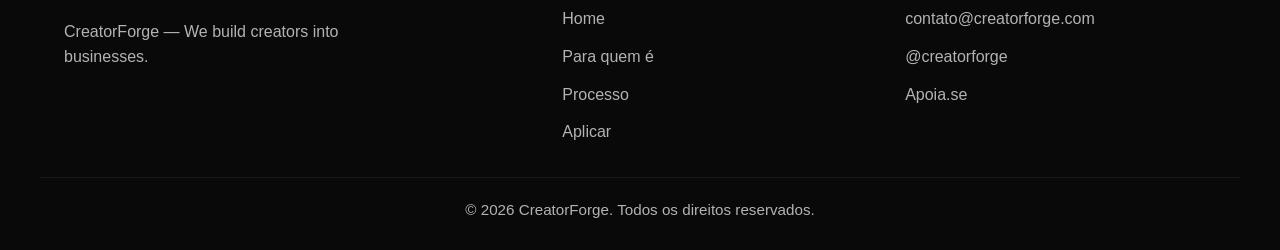
==== commit b2786aa7: "Adições: link do apoia.se + link do formulário de aplicação + troca do favicon com a logo do navbar" ====
--- a/apply.html
+++ b/apply.html
@@ -330,7 +330,7 @@
 
         <div class="final-cta-buttons">
           <a
-            href="https://forms.google.com"
+            href="https://forms.gle/ivvqSWpwG2yN2Rhp7"
             target="_blank"
             rel="noopener noreferrer"
             class="btn btn-primary"
@@ -371,7 +371,7 @@
         <ul>
           <li><a href="mailto:contato@creatorforge.com">contato@creatorforge.com</a></li>
           <li><a href="https://instagram.com/" target="_blank" rel="noopener noreferrer">@creatorforge</a></li>
-          <li><a href="https://apoia.se/" target="_blank" rel="noopener noreferrer">Apoia.se</a></li>
+          <li><a href="https://apoia.se/creatorforge" target="_blank" rel="noopener noreferrer">Apoia.se</a></li>
         </ul>
       </div>
     </div>
